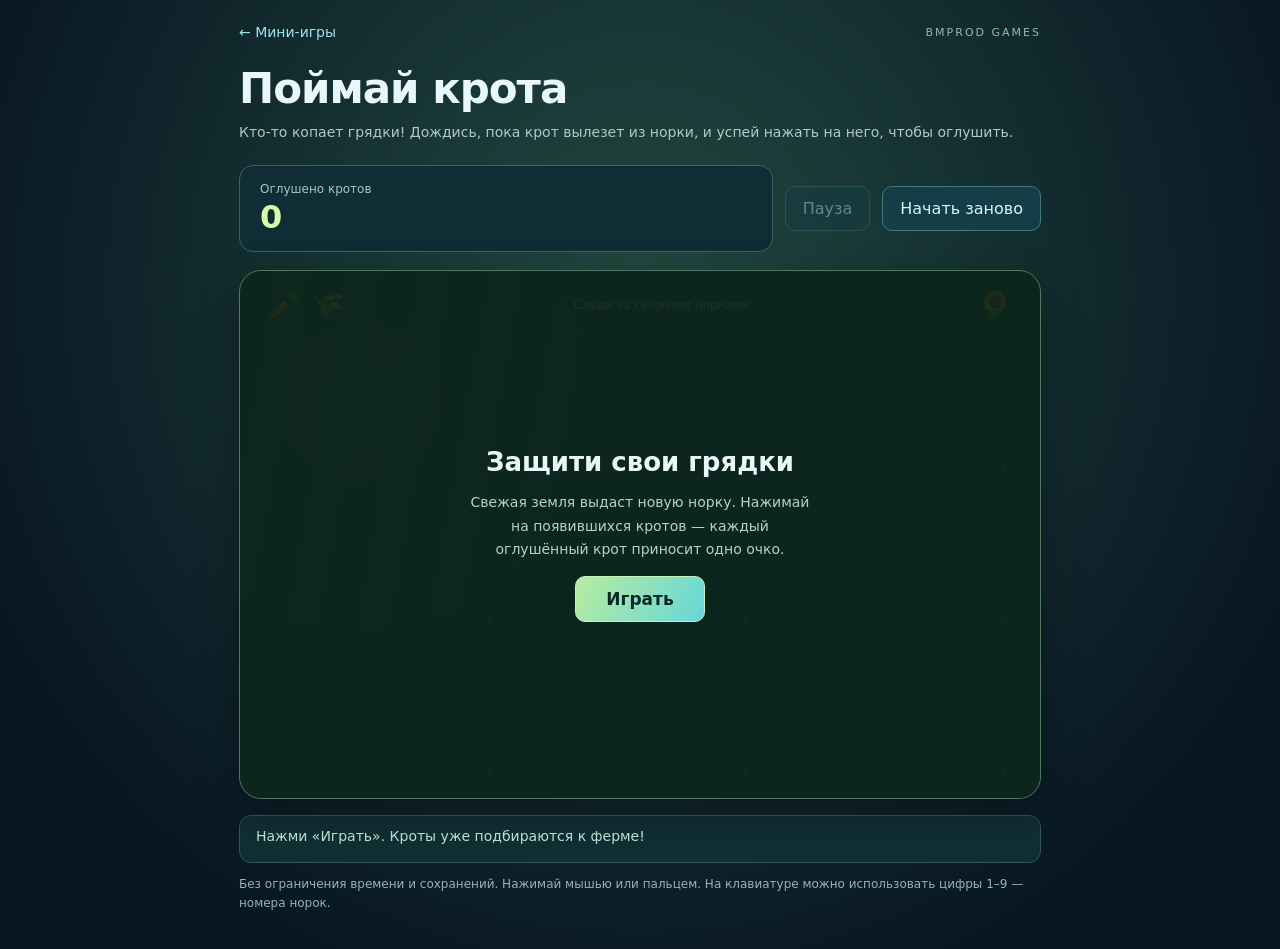
==== games/catch-mole.html @ ba53d546 "Add catch-the-mole farm mini-game with stun counter and touch controls" ====
<!doctype html><html lang="ru"><meta charset="utf-8"><meta name="viewport" content="width=device-width,initial-scale=1"><meta name="theme-color" content="#081622"><title>Поймай крота · BMProd</title><style>
:root{color-scheme:dark;font-family:system-ui,sans-serif;color:#eaf7fa;background:#081622}*{box-sizing:border-box}body{margin:0;min-height:100vh;background:radial-gradient(ellipse at 50% 30%,#21483f,#081622 80%)}button{font:inherit;cursor:pointer;touch-action:manipulation}button:focus-visible,a:focus-visible{outline:3px solid #8be8f5;outline-offset:3px}a{color:#9fe4ed;text-decoration:none}.wrap{max-width:850px;margin:auto;padding:24px}header{display:flex;justify-content:space-between;align-items:center;font-size:14px}header span{font-size:11px;letter-spacing:2px;color:#92b5bf}h1{font-size:clamp(28px,5vw,42px);letter-spacing:-1px;margin:24px 0 8px}.intro{font-size:14px;color:#b1c8c8;line-height:1.6;margin:0 0 22px}.bar{display:flex;align-items:center;gap:12px;flex-wrap:wrap;margin-bottom:18px}.score{flex:1;background:#102c35;border:1px solid #396169;border-radius:14px;padding:12px 20px;min-width:160px}.score small{color:#a3c7ce;font-size:12px}.score strong{display:block;font-size:32px;line-height:1.3;color:#d7fbab;font-variant-numeric:tabular-nums}.control{background:#153d47;border:1px solid #44777e;border-radius:10px;color:#d7f5fa;padding:12px 17px}.control:disabled{opacity:.4;cursor:default}.field{position:relative;border:1px solid #4f7860;border-radius:22px;padding:18px;background:radial-gradient(circle at 15% 25%,#70944933,transparent 40%),repeating-linear-gradient(100deg,#28543b,#28543b 35px,#2b593d 35px,#2b593d 70px);overflow:hidden;box-shadow:0 15px 40px #0004}.scenery{display:flex;justify-content:space-between;font-size:27px;align-items:center;padding:0 10px 8px}.scenery small{font-size:12px;color:#c0d9b9}.board{display:grid;grid-template-columns:repeat(3,minmax(0,1fr));gap:8px}.cell{border:0;background:transparent;position:relative;height:145px;padding:0;overflow:hidden;border-radius:15px;color:#fff;user-select:none;-webkit-tap-highlight-color:transparent}.hole{position:absolute;bottom:20px;left:15%;width:70%;height:36px;border-radius:50%;background:#192116;box-shadow:0 5px 0 7px #715635,0 8px 0 9px #4e432c;opacity:0;transition:opacity .2s}.dug .hole{opacity:1}.soil{position:absolute;bottom:45px;left:27%;font-size:26px;opacity:0;pointer-events:none}.digging .soil{opacity:1;animation:dig .15s infinite alternate}.mole{position:absolute;width:92px;height:108px;bottom:-100px;left:50%;transform:translateX(-50%);transition:bottom .16s ease-out;pointer-events:none;filter:drop-shadow(0 3px 3px #0005)}.up .mole,.stunned .mole{bottom:30px}.mole svg{width:100%;height:100%}.stunned .normal-eyes{display:none}.dizzy-eyes{display:none}.stunned .dizzy-eyes{display:block}.stars{position:absolute;top:-8px;left:-14px;width:120px;font-size:20px;opacity:0;letter-spacing:5px;color:#ffde71}.stunned .stars{opacity:1;animation:stars .45s infinite alternate}.stunned .mole{transform:translateX(-50%) rotate(-8deg)}.key{position:absolute;bottom:1px;right:15px;color:#d1e4c07a;font-size:11px}.hit{position:absolute;top:10px;left:50%;transform:translateX(-50%);font-size:20px;font-weight:800;color:#fff2a4;opacity:0}.stunned .hit{opacity:1}.overlay{position:absolute;inset:0;background:#0a211be8;display:grid;place-items:center;padding:25px;z-index:2;text-align:center}.overlay[hidden]{display:none}.overlay h2{font-size:26px;margin:0 0 12px}.overlay p{max-width:350px;font-size:14px;line-height:1.7;color:#b7d1ca}.start{background:linear-gradient(120deg,#b8eca0,#66d6d9);border:1px solid #c6f3bb;color:#092829;border-radius:10px;padding:12px 30px;font-weight:750;font-size:17px}.notice{margin-top:16px;min-height:48px;background:#102e33;border:1px solid #315760;padding:12px 16px;border-radius:12px;font-size:14px;color:#c1e7d9}.foot{font-size:12px;color:#93b4be;line-height:1.6}.up{cursor:pointer}.up:hover{background:#c7f38b0c}@keyframes dig{to{transform:translateY(-8px) rotate(10deg)}}@keyframes stars{to{transform:translateY(-4px) rotate(7deg)}}@media(max-width:600px){.wrap{padding:16px}.field{padding:10px}.cell{height:116px}.mole{width:76px;height:90px}.up .mole,.stunned .mole{bottom:27px}.hole{height:28px;bottom:18px}.scenery{font-size:23px}.bar{gap:8px}.control{padding:10px;font-size:13px}.score{padding:10px 14px}.score strong{font-size:28px}.stars{width:110px;font-size:16px}.key{right:6px}}@media(prefers-reduced-motion:reduce){*{animation:none!important;transition:none!important}}
</style><div class="wrap"><header><a href="../#games">← Мини-игры</a><span>BMPROD GAMES</span></header><h1>Поймай крота</h1><p class="intro">Кто-то копает грядки! Дождись, пока крот вылезет из норки, и успей нажать на него, чтобы оглушить.</p><div class="bar"><div class="score"><small>Оглушено кротов</small><strong id="score" aria-live="polite">0</strong></div><button class="control" id="pause" disabled>Пауза</button><button class="control" id="reset">Начать заново</button></div><div class="field"><div class="scenery"><span>🥕 🌾</span><small>Следи за свежими норками</small><span>🌻</span></div><div class="board" id="board" aria-label="Поле с кротами"></div><div class="overlay" id="overlay"><div><h2 id="overlay-title">Защити свои грядки</h2><p id="overlay-text">Свежая земля выдаст новую норку. Нажимай на появившихся кротов — каждый оглушённый крот приносит одно очко.</p><button class="start" id="start">Играть</button></div></div></div><div class="notice" id="notice" role="status">Нажми «Играть». Кроты уже подбираются к ферме!</div><p class="foot">Без ограничения времени и сохранений. Нажимай мышью или пальцем. На клавиатуре можно использовать цифры 1–9 — номера норок.</p></div><script>
'use strict';
const $=id=>document.getElementById(id);
const face='<svg viewBox="0 0 100 115" aria-hidden="true"><ellipse cx="50" cy="91" rx="39" ry="35" fill="#66534d"/><ellipse cx="21" cy="43" rx="12" ry="14" fill="#5e4b46"/><ellipse cx="79" cy="43" rx="12" ry="14" fill="#5e4b46"/><ellipse cx="50" cy="60" rx="35" ry="41" fill="#8b7466"/><ellipse cx="50" cy="76" rx="24" ry="22" fill="#b39b83"/><g class="normal-eyes" fill="#192024"><ellipse cx="36" cy="52" rx="4" ry="5"/><ellipse cx="64" cy="52" rx="4" ry="5"/></g><g class="dizzy-eyes" stroke="#24272b" stroke-width="3" stroke-linecap="round"><path d="m31 48 10 9m0-9-10 9m28-9 10 9m0-9-10 9"/></g><ellipse cx="50" cy="69" rx="10" ry="7" fill="#e9a0a5"/><path d="M42 83q8 8 16 0" fill="none" stroke="#57403a" stroke-width="3" stroke-linecap="round"/><ellipse cx="18" cy="99" rx="16" ry="9" fill="#b79c85"/><ellipse cx="82" cy="99" rx="16" ry="9" fill="#b79c85"/></svg>';
let holes=Array.from({length:9},()=>({phase:'empty',left:0,dug:false})),score=0,running=false,started=false,nextSpawn=250,last=Date.now();
const random=(min,max)=>min+Math.random()*(max-min);
function renderHole(i){const h=holes[i],b=$('hole-'+i);b.className='cell '+(h.dug?'dug ':'')+h.phase;b.setAttribute('aria-label','Норка '+(i+1)+(h.phase==='up'?': крот появился':h.phase==='stunned'?': крот оглушён':h.phase==='digging'?': крот копает':': пусто'))}
function spawn(){const available=holes.map((h,i)=>h.phase==='empty'?i:-1).filter(i=>i>=0);if(!available.length)return;const i=available[Math.floor(Math.random()*available.length)];holes[i]={phase:'digging',left:350,dug:true};renderHole(i)}
function hit(i){const h=holes[i];if(!running||h.phase!=='up')return;h.phase='stunned';h.left=650;score++;$('score').textContent=score;$('notice').textContent='💫 Крот оглушён! Счёт: '+score;renderHole(i)}
function tick(dt){if(!running)return;for(let i=0;i<holes.length;i++){const h=holes[i];if(h.phase==='empty')continue;h.left-=dt;if(h.left<=0){if(h.phase==='digging'){h.phase='up';h.left=random(1250,1900)}else{h.phase='empty';h.left=0}renderHole(i)}}nextSpawn-=dt;if(nextSpawn<=0){const active=holes.filter(h=>h.phase==='digging'||h.phase==='up').length;if(active<2)spawn();nextSpawn=random(700,1150)}}
function play(){started=true;running=true;last=Date.now();$('overlay').hidden=true;$('pause').disabled=false;$('pause').textContent='Пауза';$('notice').textContent='Смотри, где рыхлится земля. Крот вот-вот вылезет!'}
function pause(){if(!running)return;running=false;$('overlay').hidden=false;$('overlay-title').textContent='Пауза';$('overlay-text').textContent='Кроты подождут. Твой счёт: '+score+'.';$('start').textContent='Продолжить';$('pause').disabled=true}
function reset(){running=false;started=false;score=0;nextSpawn=250;holes=Array.from({length:9},()=>({phase:'empty',left:0,dug:false}));$('score').textContent=0;for(let i=0;i<9;i++)renderHole(i);$('overlay').hidden=false;$('overlay-title').textContent='Защити свои грядки';$('overlay-text').textContent='Нажимай на появившихся кротов. Каждый оглушённый крот приносит одно очко.';$('start').textContent='Играть';$('pause').disabled=true;$('notice').textContent='Новая игра готова. Нажми «Играть».'}
for(let i=0;i<9;i++){const b=document.createElement('button');b.type='button';b.id='hole-'+i;b.innerHTML='<span class="hole"></span><span class="soil">🟤</span><span class="mole">'+face+'<span class="stars">✦ ★ ✦</span></span><span class="hit">+1</span><span class="key">'+(i+1)+'</span>';b.addEventListener('click',()=>hit(i));$('board').append(b);renderHole(i)}
$('start').addEventListener('click',play);$('pause').addEventListener('click',pause);$('reset').addEventListener('click',()=>{if(!started||confirm('Обнулить счёт и начать заново?'))reset()});document.addEventListener('keydown',e=>{if(e.repeat||e.ctrlKey||e.altKey||e.metaKey)return;if(/^[1-9]$/.test(e.key)){e.preventDefault();hit(Number(e.key)-1)}});document.addEventListener('visibilitychange',()=>{if(document.hidden)pause()});setInterval(()=>{const now=Date.now();tick(Math.min(100,Math.max(0,now-last)));last=now},40);
</script></html>
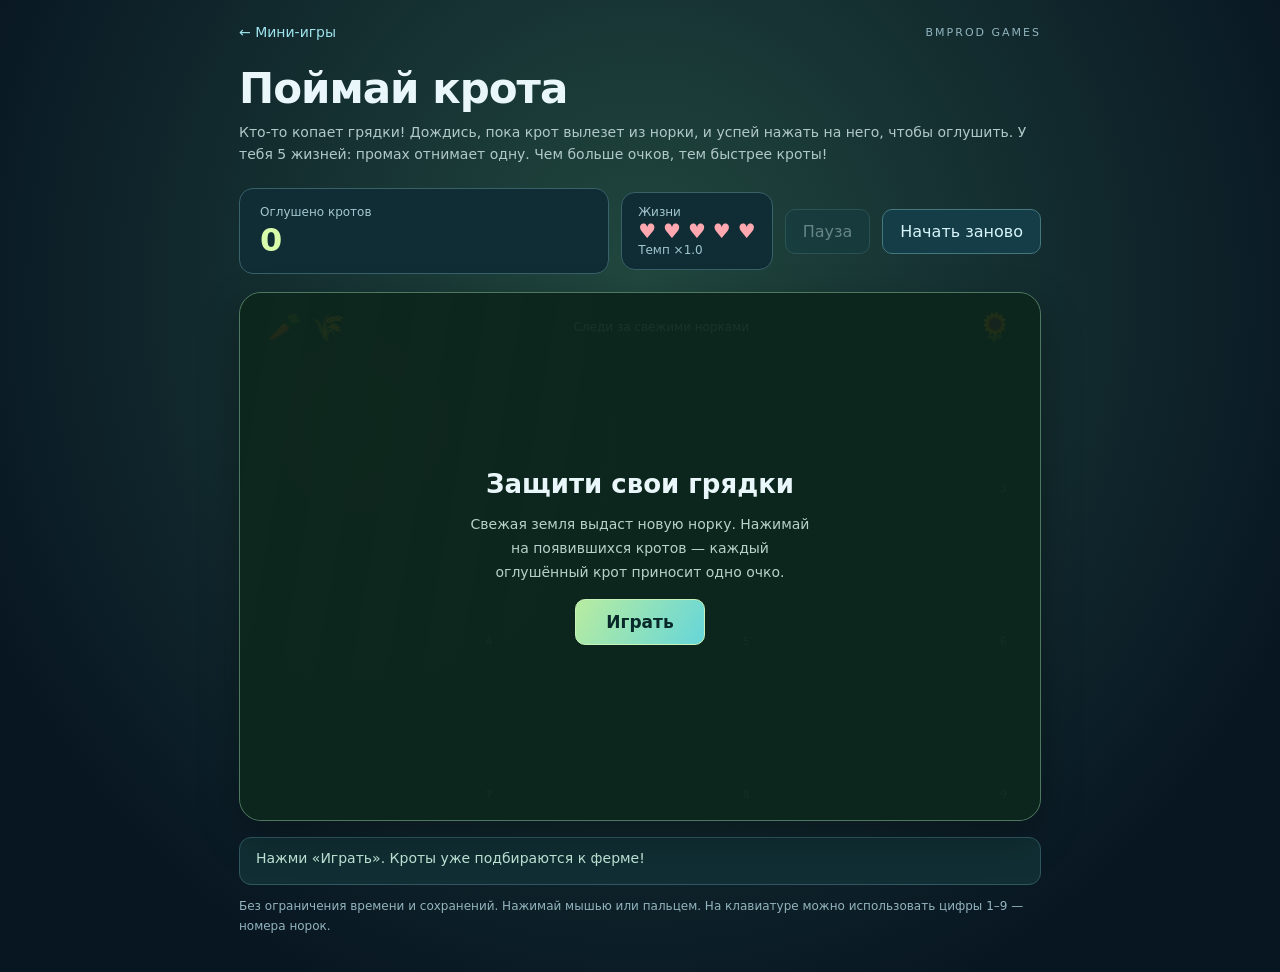
==== commit 88380e1f: "Add five lives, miss penalties and score-based mole speed" ====
--- a/games/catch-mole.html
+++ b/games/catch-mole.html
@@ -1,18 +1,22 @@
 <!doctype html><html lang="ru"><meta charset="utf-8"><meta name="viewport" content="width=device-width,initial-scale=1"><meta name="theme-color" content="#081622"><title>Поймай крота · BMProd</title><style>
-:root{color-scheme:dark;font-family:system-ui,sans-serif;color:#eaf7fa;background:#081622}*{box-sizing:border-box}body{margin:0;min-height:100vh;background:radial-gradient(ellipse at 50% 30%,#21483f,#081622 80%)}button{font:inherit;cursor:pointer;touch-action:manipulation}button:focus-visible,a:focus-visible{outline:3px solid #8be8f5;outline-offset:3px}a{color:#9fe4ed;text-decoration:none}.wrap{max-width:850px;margin:auto;padding:24px}header{display:flex;justify-content:space-between;align-items:center;font-size:14px}header span{font-size:11px;letter-spacing:2px;color:#92b5bf}h1{font-size:clamp(28px,5vw,42px);letter-spacing:-1px;margin:24px 0 8px}.intro{font-size:14px;color:#b1c8c8;line-height:1.6;margin:0 0 22px}.bar{display:flex;align-items:center;gap:12px;flex-wrap:wrap;margin-bottom:18px}.score{flex:1;background:#102c35;border:1px solid #396169;border-radius:14px;padding:12px 20px;min-width:160px}.score small{color:#a3c7ce;font-size:12px}.score strong{display:block;font-size:32px;line-height:1.3;color:#d7fbab;font-variant-numeric:tabular-nums}.control{background:#153d47;border:1px solid #44777e;border-radius:10px;color:#d7f5fa;padding:12px 17px}.control:disabled{opacity:.4;cursor:default}.field{position:relative;border:1px solid #4f7860;border-radius:22px;padding:18px;background:radial-gradient(circle at 15% 25%,#70944933,transparent 40%),repeating-linear-gradient(100deg,#28543b,#28543b 35px,#2b593d 35px,#2b593d 70px);overflow:hidden;box-shadow:0 15px 40px #0004}.scenery{display:flex;justify-content:space-between;font-size:27px;align-items:center;padding:0 10px 8px}.scenery small{font-size:12px;color:#c0d9b9}.board{display:grid;grid-template-columns:repeat(3,minmax(0,1fr));gap:8px}.cell{border:0;background:transparent;position:relative;height:145px;padding:0;overflow:hidden;border-radius:15px;color:#fff;user-select:none;-webkit-tap-highlight-color:transparent}.hole{position:absolute;bottom:20px;left:15%;width:70%;height:36px;border-radius:50%;background:#192116;box-shadow:0 5px 0 7px #715635,0 8px 0 9px #4e432c;opacity:0;transition:opacity .2s}.dug .hole{opacity:1}.soil{position:absolute;bottom:45px;left:27%;font-size:26px;opacity:0;pointer-events:none}.digging .soil{opacity:1;animation:dig .15s infinite alternate}.mole{position:absolute;width:92px;height:108px;bottom:-100px;left:50%;transform:translateX(-50%);transition:bottom .16s ease-out;pointer-events:none;filter:drop-shadow(0 3px 3px #0005)}.up .mole,.stunned .mole{bottom:30px}.mole svg{width:100%;height:100%}.stunned .normal-eyes{display:none}.dizzy-eyes{display:none}.stunned .dizzy-eyes{display:block}.stars{position:absolute;top:-8px;left:-14px;width:120px;font-size:20px;opacity:0;letter-spacing:5px;color:#ffde71}.stunned .stars{opacity:1;animation:stars .45s infinite alternate}.stunned .mole{transform:translateX(-50%) rotate(-8deg)}.key{position:absolute;bottom:1px;right:15px;color:#d1e4c07a;font-size:11px}.hit{position:absolute;top:10px;left:50%;transform:translateX(-50%);font-size:20px;font-weight:800;color:#fff2a4;opacity:0}.stunned .hit{opacity:1}.overlay{position:absolute;inset:0;background:#0a211be8;display:grid;place-items:center;padding:25px;z-index:2;text-align:center}.overlay[hidden]{display:none}.overlay h2{font-size:26px;margin:0 0 12px}.overlay p{max-width:350px;font-size:14px;line-height:1.7;color:#b7d1ca}.start{background:linear-gradient(120deg,#b8eca0,#66d6d9);border:1px solid #c6f3bb;color:#092829;border-radius:10px;padding:12px 30px;font-weight:750;font-size:17px}.notice{margin-top:16px;min-height:48px;background:#102e33;border:1px solid #315760;padding:12px 16px;border-radius:12px;font-size:14px;color:#c1e7d9}.foot{font-size:12px;color:#93b4be;line-height:1.6}.up{cursor:pointer}.up:hover{background:#c7f38b0c}@keyframes dig{to{transform:translateY(-8px) rotate(10deg)}}@keyframes stars{to{transform:translateY(-4px) rotate(7deg)}}@media(max-width:600px){.wrap{padding:16px}.field{padding:10px}.cell{height:116px}.mole{width:76px;height:90px}.up .mole,.stunned .mole{bottom:27px}.hole{height:28px;bottom:18px}.scenery{font-size:23px}.bar{gap:8px}.control{padding:10px;font-size:13px}.score{padding:10px 14px}.score strong{font-size:28px}.stars{width:110px;font-size:16px}.key{right:6px}}@media(prefers-reduced-motion:reduce){*{animation:none!important;transition:none!important}}
-</style><div class="wrap"><header><a href="../#games">← Мини-игры</a><span>BMPROD GAMES</span></header><h1>Поймай крота</h1><p class="intro">Кто-то копает грядки! Дождись, пока крот вылезет из норки, и успей нажать на него, чтобы оглушить.</p><div class="bar"><div class="score"><small>Оглушено кротов</small><strong id="score" aria-live="polite">0</strong></div><button class="control" id="pause" disabled>Пауза</button><button class="control" id="reset">Начать заново</button></div><div class="field"><div class="scenery"><span>🥕 🌾</span><small>Следи за свежими норками</small><span>🌻</span></div><div class="board" id="board" aria-label="Поле с кротами"></div><div class="overlay" id="overlay"><div><h2 id="overlay-title">Защити свои грядки</h2><p id="overlay-text">Свежая земля выдаст новую норку. Нажимай на появившихся кротов — каждый оглушённый крот приносит одно очко.</p><button class="start" id="start">Играть</button></div></div></div><div class="notice" id="notice" role="status">Нажми «Играть». Кроты уже подбираются к ферме!</div><p class="foot">Без ограничения времени и сохранений. Нажимай мышью или пальцем. На клавиатуре можно использовать цифры 1–9 — номера норок.</p></div><script>
+:root{color-scheme:dark;font-family:system-ui,sans-serif;color:#eaf7fa;background:#081622}*{box-sizing:border-box}body{margin:0;min-height:100vh;background:radial-gradient(ellipse at 50% 30%,#21483f,#081622 80%)}button{font:inherit;cursor:pointer;touch-action:manipulation}button:focus-visible,a:focus-visible{outline:3px solid #8be8f5;outline-offset:3px}a{color:#9fe4ed;text-decoration:none}.wrap{max-width:850px;margin:auto;padding:24px}header{display:flex;justify-content:space-between;align-items:center;font-size:14px}header span{font-size:11px;letter-spacing:2px;color:#92b5bf}h1{font-size:clamp(28px,5vw,42px);letter-spacing:-1px;margin:24px 0 8px}.intro{font-size:14px;color:#b1c8c8;line-height:1.6;margin:0 0 22px}.bar{display:flex;align-items:center;gap:12px;flex-wrap:wrap;margin-bottom:18px}.score{flex:1;background:#102c35;border:1px solid #396169;border-radius:14px;padding:12px 20px;min-width:160px}.score small{color:#a3c7ce;font-size:12px}.score strong{display:block;font-size:32px;line-height:1.3;color:#d7fbab;font-variant-numeric:tabular-nums}.control{background:#153d47;border:1px solid #44777e;border-radius:10px;color:#d7f5fa;padding:12px 17px}.control:disabled{opacity:.4;cursor:default}.field{position:relative;border:1px solid #4f7860;border-radius:22px;padding:18px;background:radial-gradient(circle at 15% 25%,#70944933,transparent 40%),repeating-linear-gradient(100deg,#28543b,#28543b 35px,#2b593d 35px,#2b593d 70px);overflow:hidden;box-shadow:0 15px 40px #0004}.scenery{display:flex;justify-content:space-between;font-size:27px;align-items:center;padding:0 10px 8px}.scenery small{font-size:12px;color:#c0d9b9}.board{display:grid;grid-template-columns:repeat(3,minmax(0,1fr));gap:8px}.cell{border:0;background:transparent;position:relative;height:145px;padding:0;overflow:hidden;border-radius:15px;color:#fff;user-select:none;-webkit-tap-highlight-color:transparent}.hole{position:absolute;bottom:20px;left:15%;width:70%;height:36px;border-radius:50%;background:#192116;box-shadow:0 5px 0 7px #715635,0 8px 0 9px #4e432c;opacity:0;transition:opacity .2s}.dug .hole{opacity:1}.soil{position:absolute;bottom:45px;left:27%;font-size:26px;opacity:0;pointer-events:none}.digging .soil{opacity:1;animation:dig .15s infinite alternate}.mole{position:absolute;width:92px;height:108px;bottom:-100px;left:50%;transform:translateX(-50%);transition:bottom .16s ease-out;pointer-events:none;filter:drop-shadow(0 3px 3px #0005)}.up .mole,.stunned .mole{bottom:30px}.mole{pointer-events:auto}.life-box{background:#102c35;border:1px solid #396169;border-radius:14px;padding:12px 16px}.life-box small{display:block;color:#a3c7ce;font-size:12px}.life-box strong{font-size:20px;color:#ffa8af;white-space:nowrap}.pace{font-size:12px;color:#9fc6cf}.cell.missed{background:#dc596a38}.mole svg{width:100%;height:100%}.stunned .normal-eyes{display:none}.dizzy-eyes{display:none}.stunned .dizzy-eyes{display:block}.stars{position:absolute;top:-8px;left:-14px;width:120px;font-size:20px;opacity:0;letter-spacing:5px;color:#ffde71}.stunned .stars{opacity:1;animation:stars .45s infinite alternate}.stunned .mole{transform:translateX(-50%) rotate(-8deg)}.key{position:absolute;bottom:1px;right:15px;color:#d1e4c07a;font-size:11px}.hit{position:absolute;top:10px;left:50%;transform:translateX(-50%);font-size:20px;font-weight:800;color:#fff2a4;opacity:0}.stunned .hit{opacity:1}.overlay{position:absolute;inset:0;background:#0a211be8;display:grid;place-items:center;padding:25px;z-index:2;text-align:center}.overlay[hidden]{display:none}.overlay h2{font-size:26px;margin:0 0 12px}.overlay p{max-width:350px;font-size:14px;line-height:1.7;color:#b7d1ca}.start{background:linear-gradient(120deg,#b8eca0,#66d6d9);border:1px solid #c6f3bb;color:#092829;border-radius:10px;padding:12px 30px;font-weight:750;font-size:17px}.notice{margin-top:16px;min-height:48px;background:#102e33;border:1px solid #315760;padding:12px 16px;border-radius:12px;font-size:14px;color:#c1e7d9}.foot{font-size:12px;color:#93b4be;line-height:1.6}.up{cursor:pointer}.up:hover{background:#c7f38b0c}@keyframes dig{to{transform:translateY(-8px) rotate(10deg)}}@keyframes stars{to{transform:translateY(-4px) rotate(7deg)}}@media(max-width:600px){.wrap{padding:16px}.field{padding:10px}.cell{height:116px}.mole{width:76px;height:90px}.up .mole,.stunned .mole{bottom:27px}.hole{height:28px;bottom:18px}.scenery{font-size:23px}.bar{gap:8px}.control{padding:10px;font-size:13px}.score{padding:10px 14px}.score strong{font-size:28px}.stars{width:110px;font-size:16px}.key{right:6px}}@media(prefers-reduced-motion:reduce){*{animation:none!important;transition:none!important}}
+</style><div class="wrap"><header><a href="../#games">← Мини-игры</a><span>BMPROD GAMES</span></header><h1>Поймай крота</h1><p class="intro">Кто-то копает грядки! Дождись, пока крот вылезет из норки, и успей нажать на него, чтобы оглушить. У тебя 5 жизней: промах отнимает одну. Чем больше очков, тем быстрее кроты!</p><div class="bar"><div class="score"><small>Оглушено кротов</small><strong id="score" aria-live="polite">0</strong></div><div class="life-box"><small>Жизни</small><strong id="lives" aria-live="polite">♥ ♥ ♥ ♥ ♥</strong><div class="pace" id="pace">Темп ×1.0</div></div><button class="control" id="pause" disabled>Пауза</button><button class="control" id="reset">Начать заново</button></div><div class="field"><div class="scenery"><span>🥕 🌾</span><small>Следи за свежими норками</small><span>🌻</span></div><div class="board" id="board" aria-label="Поле с кротами"></div><div class="overlay" id="overlay"><div><h2 id="overlay-title">Защити свои грядки</h2><p id="overlay-text">Свежая земля выдаст новую норку. Нажимай на появившихся кротов — каждый оглушённый крот приносит одно очко.</p><button class="start" id="start">Играть</button></div></div></div><div class="notice" id="notice" role="status">Нажми «Играть». Кроты уже подбираются к ферме!</div><p class="foot">Без ограничения времени и сохранений. Нажимай мышью или пальцем. На клавиатуре можно использовать цифры 1–9 — номера норок.</p></div><script>
 'use strict';
 const $=id=>document.getElementById(id);
 const face='<svg viewBox="0 0 100 115" aria-hidden="true"><ellipse cx="50" cy="91" rx="39" ry="35" fill="#66534d"/><ellipse cx="21" cy="43" rx="12" ry="14" fill="#5e4b46"/><ellipse cx="79" cy="43" rx="12" ry="14" fill="#5e4b46"/><ellipse cx="50" cy="60" rx="35" ry="41" fill="#8b7466"/><ellipse cx="50" cy="76" rx="24" ry="22" fill="#b39b83"/><g class="normal-eyes" fill="#192024"><ellipse cx="36" cy="52" rx="4" ry="5"/><ellipse cx="64" cy="52" rx="4" ry="5"/></g><g class="dizzy-eyes" stroke="#24272b" stroke-width="3" stroke-linecap="round"><path d="m31 48 10 9m0-9-10 9m28-9 10 9m0-9-10 9"/></g><ellipse cx="50" cy="69" rx="10" ry="7" fill="#e9a0a5"/><path d="M42 83q8 8 16 0" fill="none" stroke="#57403a" stroke-width="3" stroke-linecap="round"/><ellipse cx="18" cy="99" rx="16" ry="9" fill="#b79c85"/><ellipse cx="82" cy="99" rx="16" ry="9" fill="#b79c85"/></svg>';
-let holes=Array.from({length:9},()=>({phase:'empty',left:0,dug:false})),score=0,running=false,started=false,nextSpawn=250,last=Date.now();
+let holes=Array.from({length:9},()=>({phase:'empty',left:0,dug:false})),score=0,lives=5,gameOver=false,running=false,started=false,nextSpawn=250,last=Date.now();
 const random=(min,max)=>min+Math.random()*(max-min);
+function speed(){return Math.max(.30,Math.pow(.985,score))}
+function updateLives(){$('lives').textContent=Array.from({length:5},(_,i)=>i<lives?'♥':'♡').join(' ');$('lives').setAttribute('aria-label','Осталось жизней: '+lives);$('pace').textContent='Темп ×'+(1/speed()).toFixed(1)}
+function finish(){running=false;gameOver=true;$('pause').disabled=true;$('overlay').hidden=false;$('overlay-title').textContent='Игра окончена';$('overlay-text').textContent='Оглушено кротов: '+score+'. Все пять жизней потрачены. Попробуешь ещё раз?';$('start').textContent='Ещё раз';$('notice').textContent='Итоговый счёт: '+score}
+function miss(i){if(!running)return;lives--;updateLives();$('notice').textContent='Промах! Осталось жизней: '+lives;if(Number.isInteger(i)){const b=$('hole-'+i);b.classList.add('missed');setTimeout(()=>b.classList.remove('missed'),180)}if(lives===0)finish()}
 function renderHole(i){const h=holes[i],b=$('hole-'+i);b.className='cell '+(h.dug?'dug ':'')+h.phase;b.setAttribute('aria-label','Норка '+(i+1)+(h.phase==='up'?': крот появился':h.phase==='stunned'?': крот оглушён':h.phase==='digging'?': крот копает':': пусто'))}
-function spawn(){const available=holes.map((h,i)=>h.phase==='empty'?i:-1).filter(i=>i>=0);if(!available.length)return;const i=available[Math.floor(Math.random()*available.length)];holes[i]={phase:'digging',left:350,dug:true};renderHole(i)}
-function hit(i){const h=holes[i];if(!running||h.phase!=='up')return;h.phase='stunned';h.left=650;score++;$('score').textContent=score;$('notice').textContent='💫 Крот оглушён! Счёт: '+score;renderHole(i)}
-function tick(dt){if(!running)return;for(let i=0;i<holes.length;i++){const h=holes[i];if(h.phase==='empty')continue;h.left-=dt;if(h.left<=0){if(h.phase==='digging'){h.phase='up';h.left=random(1250,1900)}else{h.phase='empty';h.left=0}renderHole(i)}}nextSpawn-=dt;if(nextSpawn<=0){const active=holes.filter(h=>h.phase==='digging'||h.phase==='up').length;if(active<2)spawn();nextSpawn=random(700,1150)}}
-function play(){started=true;running=true;last=Date.now();$('overlay').hidden=true;$('pause').disabled=false;$('pause').textContent='Пауза';$('notice').textContent='Смотри, где рыхлится земля. Крот вот-вот вылезет!'}
+function spawn(){const available=holes.map((h,i)=>h.phase==='empty'?i:-1).filter(i=>i>=0);if(!available.length)return;const i=available[Math.floor(Math.random()*available.length)];holes[i]={phase:'digging',left:Math.max(180,350*speed()),dug:true};renderHole(i)}
+function hit(i,onMole=true){const h=holes[i];if(!running)return;if(h.phase!=='up'||!onMole){miss(i);return}h.phase='stunned';h.left=650;score++;updateLives();$('score').textContent=score;$('notice').textContent='💫 Крот оглушён! Счёт: '+score;renderHole(i)}
+function tick(dt){if(!running)return;for(let i=0;i<holes.length;i++){const h=holes[i];if(h.phase==='empty')continue;h.left-=dt;if(h.left<=0){if(h.phase==='digging'){h.phase='up';h.left=random(1250,1900)*speed()}else{h.phase='empty';h.left=0}renderHole(i)}}nextSpawn-=dt;if(nextSpawn<=0){const active=holes.filter(h=>h.phase==='digging'||h.phase==='up').length;if(active<(score>=30?3:2))spawn();nextSpawn=random(700,1150)*speed()}}
+function play(){if(gameOver)reset();started=true;running=true;last=Date.now();$('overlay').hidden=true;$('pause').disabled=false;$('pause').textContent='Пауза';$('notice').textContent='Смотри, где рыхлится земля. Крот вот-вот вылезет!'}
 function pause(){if(!running)return;running=false;$('overlay').hidden=false;$('overlay-title').textContent='Пауза';$('overlay-text').textContent='Кроты подождут. Твой счёт: '+score+'.';$('start').textContent='Продолжить';$('pause').disabled=true}
-function reset(){running=false;started=false;score=0;nextSpawn=250;holes=Array.from({length:9},()=>({phase:'empty',left:0,dug:false}));$('score').textContent=0;for(let i=0;i<9;i++)renderHole(i);$('overlay').hidden=false;$('overlay-title').textContent='Защити свои грядки';$('overlay-text').textContent='Нажимай на появившихся кротов. Каждый оглушённый крот приносит одно очко.';$('start').textContent='Играть';$('pause').disabled=true;$('notice').textContent='Новая игра готова. Нажми «Играть».'}
-for(let i=0;i<9;i++){const b=document.createElement('button');b.type='button';b.id='hole-'+i;b.innerHTML='<span class="hole"></span><span class="soil">🟤</span><span class="mole">'+face+'<span class="stars">✦ ★ ✦</span></span><span class="hit">+1</span><span class="key">'+(i+1)+'</span>';b.addEventListener('click',()=>hit(i));$('board').append(b);renderHole(i)}
-$('start').addEventListener('click',play);$('pause').addEventListener('click',pause);$('reset').addEventListener('click',()=>{if(!started||confirm('Обнулить счёт и начать заново?'))reset()});document.addEventListener('keydown',e=>{if(e.repeat||e.ctrlKey||e.altKey||e.metaKey)return;if(/^[1-9]$/.test(e.key)){e.preventDefault();hit(Number(e.key)-1)}});document.addEventListener('visibilitychange',()=>{if(document.hidden)pause()});setInterval(()=>{const now=Date.now();tick(Math.min(100,Math.max(0,now-last)));last=now},40);
+function reset(){running=false;started=false;score=0;lives=5;gameOver=false;updateLives();nextSpawn=250;holes=Array.from({length:9},()=>({phase:'empty',left:0,dug:false}));$('score').textContent=0;for(let i=0;i<9;i++)renderHole(i);$('overlay').hidden=false;$('overlay-title').textContent='Защити свои грядки';$('overlay-text').textContent='Нажимай на появившихся кротов. Каждый оглушённый крот приносит одно очко. Промах отнимает жизнь.';$('start').textContent='Играть';$('pause').disabled=true;$('notice').textContent='Новая игра готова. Нажми «Играть».'}
+for(let i=0;i<9;i++){const b=document.createElement('button');b.type='button';b.id='hole-'+i;b.innerHTML='<span class="hole"></span><span class="soil">🟤</span><span class="mole">'+face+'<span class="stars">✦ ★ ✦</span></span><span class="hit">+1</span><span class="key">'+(i+1)+'</span>';b.addEventListener('click',e=>hit(i,Boolean(e.target.closest('.mole'))));$('board').append(b);renderHole(i)}
+updateLives();$('board').addEventListener('click',e=>{if(!e.target.closest('.cell'))miss()});$('start').addEventListener('click',play);$('pause').addEventListener('click',pause);$('reset').addEventListener('click',()=>{if(!started||confirm('Обнулить счёт и начать заново?'))reset()});document.addEventListener('keydown',e=>{if(e.repeat||e.ctrlKey||e.altKey||e.metaKey)return;if(/^[1-9]$/.test(e.key)){e.preventDefault();hit(Number(e.key)-1)}});document.addEventListener('visibilitychange',()=>{if(document.hidden)pause()});setInterval(()=>{const now=Date.now();tick(Math.min(100,Math.max(0,now-last)));last=now},40);
 </script></html>
